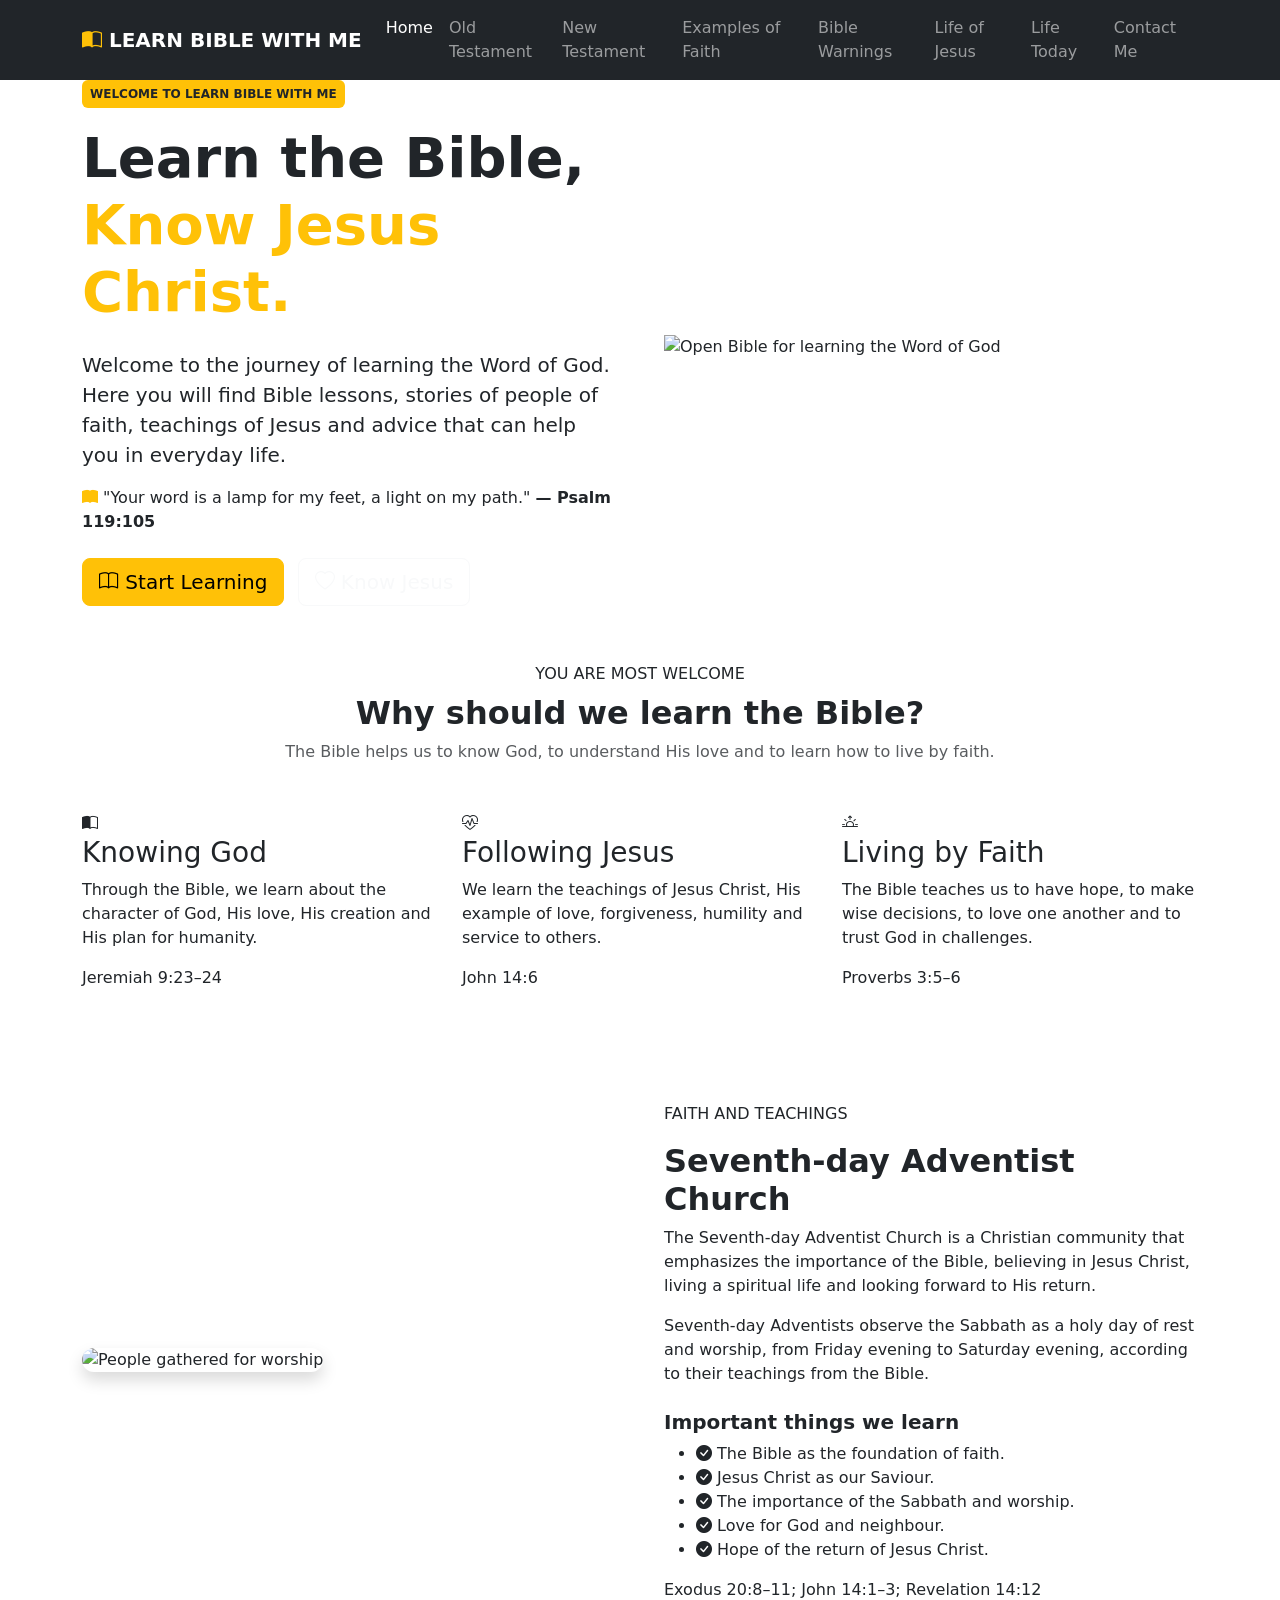
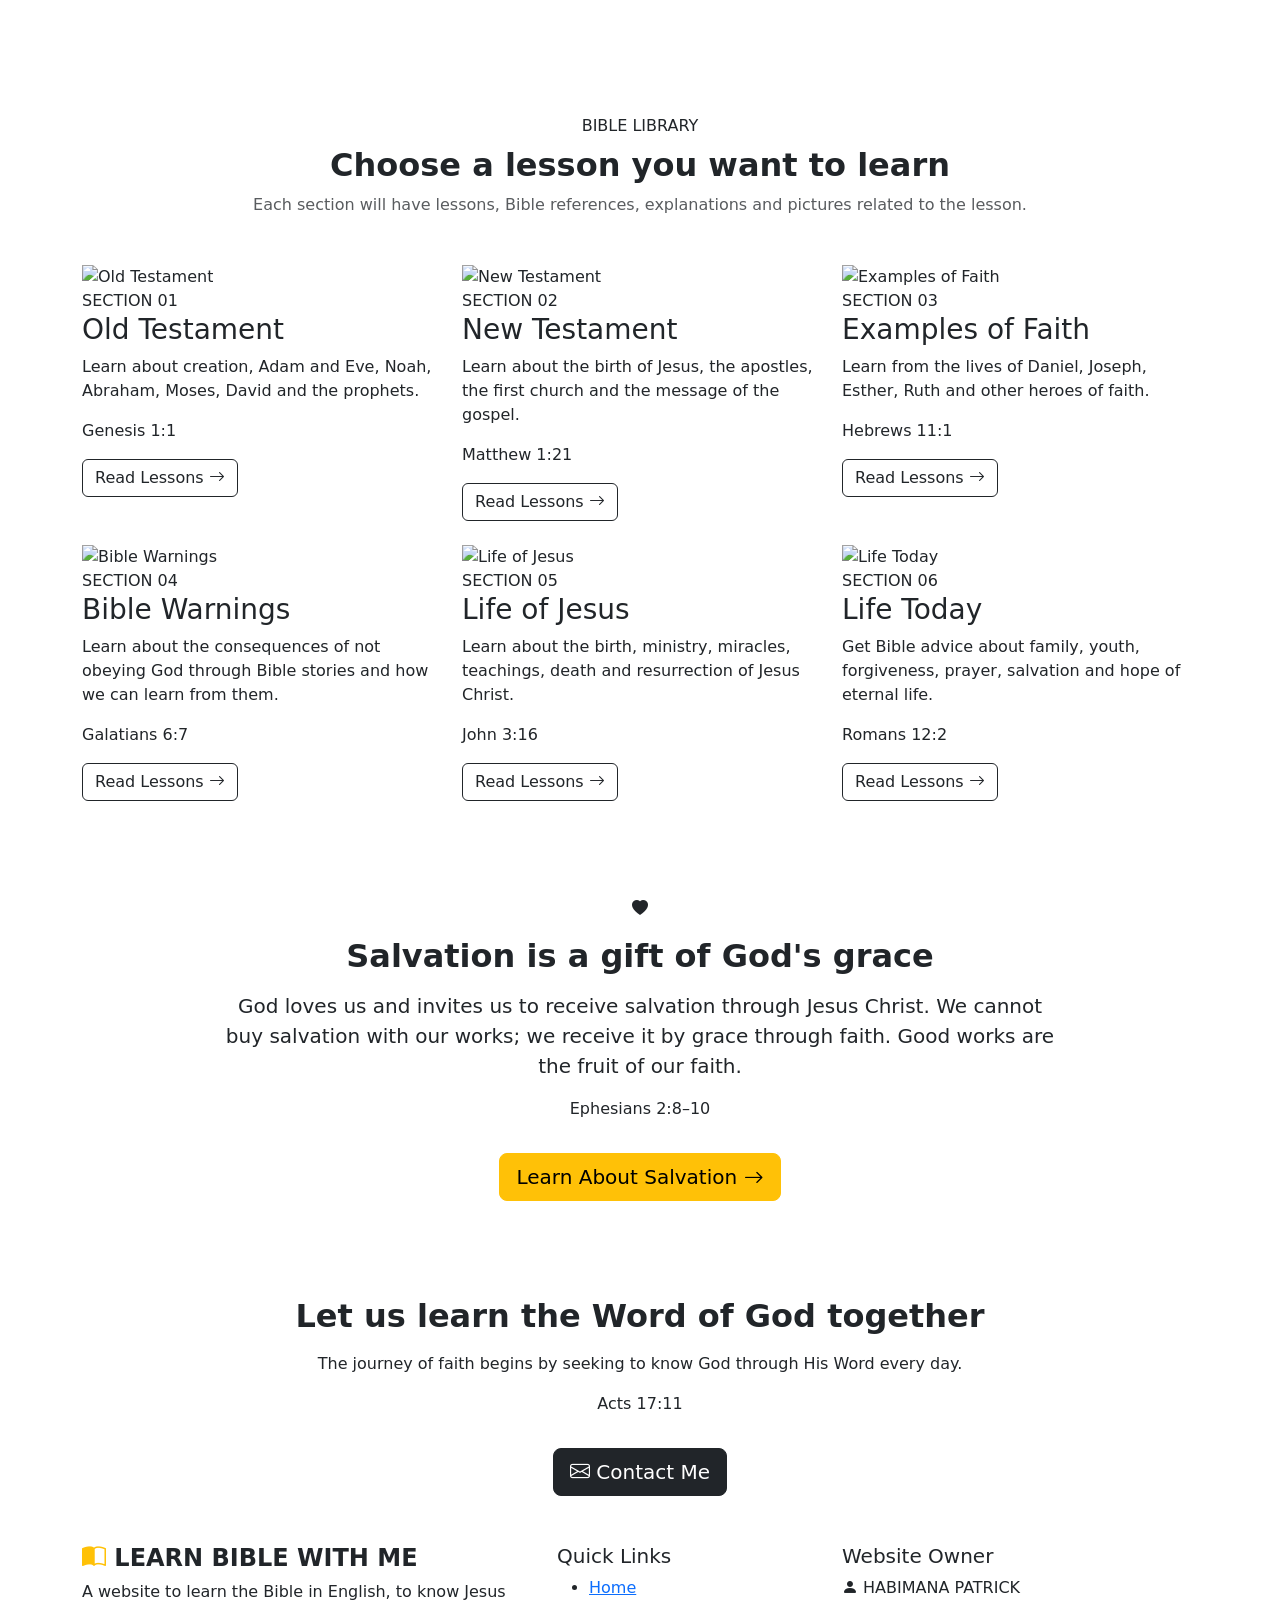
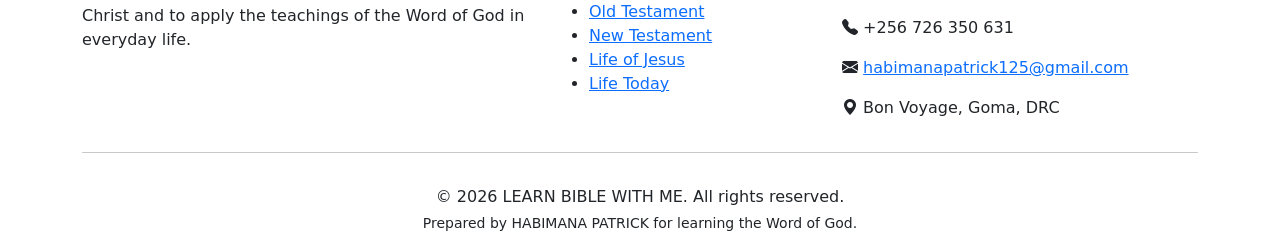
==== index.html @ c505db2f "Create index.html" ====
<!DOCTYPE html>
<html lang="en">

<head>
    <meta charset="UTF-8">
    <meta name="viewport" content="width=device-width, initial-scale=1.0">

    <meta name="description"
        content="LEARN BIBLE WITH ME is a website to learn the Bible in English, to know Jesus Christ and to understand the Word of God.">

    <title>LEARN BIBLE WITH ME | Learn the Word of God</title>

    <!-- Bootstrap 5 -->
    <link href="https://cdn.jsdelivr.net/npm/bootstrap@5.3.3/dist/css/bootstrap.min.css"
        rel="stylesheet">

    <!-- Bootstrap Icons -->
    <link href="https://cdn.jsdelivr.net/npm/bootstrap-icons@1.11.3/font/bootstrap-icons.css"
        rel="stylesheet">

    <!-- Our CSS -->
    <link rel="stylesheet" href="Styles.css">
</head>

<body>

    <!-- =========================
         SECTION 1: NAVIGATION
    ========================== -->

    <nav class="navbar navbar-expand-lg navbar-dark bg-dark sticky-top">
        <div class="container">

            <a class="navbar-brand fw-bold" href="index.html">
                <i class="bi bi-book-half text-warning"></i>
                LEARN BIBLE WITH ME
            </a>

            <button class="navbar-toggler" type="button"
                data-bs-toggle="collapse"
                data-bs-target="#navbarMenu"
                aria-controls="navbarMenu"
                aria-expanded="false"
                aria-label="Open menu">

                <span class="navbar-toggler-icon"></span>
            </button>

            <div class="collapse navbar-collapse" id="navbarMenu">

                <ul class="navbar-nav ms-auto">

                    <li class="nav-item">
                        <a class="nav-link active" href="index.html">
                            Home
                        </a>
                    </li>

                    <li class="nav-item">
                        <a class="nav-link" href="old-testament.html">
                            Old Testament
                        </a>
                    </li>

                    <li class="nav-item">
                        <a class="nav-link" href="new-testament.html">
                            New Testament
                        </a>
                    </li>

                    <li class="nav-item">
                        <a class="nav-link" href="examples-of-faith.html">
                            Examples of Faith
                        </a>
                    </li>

                    <li class="nav-item">
                        <a class="nav-link" href="bible-warnings.html">
                            Bible Warnings
                        </a>
                    </li>

                    <li class="nav-item">
                        <a class="nav-link" href="life-of-jesus.html">
                            Life of Jesus
                        </a>
                    </li>

                    <li class="nav-item">
                        <a class="nav-link" href="life-today.html">
                            Life Today
                        </a>
                    </li>

                    <li class="nav-item">
                        <a class="nav-link" href="contact-me.html">
                            Contact Me
                        </a>
                    </li>

                </ul>

            </div>
        </div>
    </nav>

    <!-- =========================
         SECTION 2: HERO
    ========================== -->

    <header class="hero-section">

        <div class="container">

            <div class="row align-items-center g-5">

                <div class="col-lg-6">

                    <span class="badge bg-warning text-dark mb-3 p-2">
                        WELCOME TO LEARN BIBLE WITH ME
                    </span>

                    <h1 class="display-4 fw-bold">
                        Learn the Bible,
                        <span class="text-warning">Know Jesus Christ.</span>
                    </h1>

                    <p class="lead mt-4">
                        Welcome to the journey of learning the Word of God.
                        Here you will find Bible lessons, stories of people of
                        faith, teachings of Jesus and advice that can
                        help you in everyday life.
                    </p>

                    <p>
                        <i class="bi bi-book-fill text-warning"></i>
                        "Your word is a lamp for my feet, a light on my path."
                        <strong>— Psalm 119:105</strong>
                    </p>

                    <div class="mt-4">

                        <a href="old-testament.html"
                            class="btn btn-warning btn-lg me-2 mb-2">
                            <i class="bi bi-book"></i>
                            Start Learning
                        </a>

                        <a href="life-of-jesus.html"
                            class="btn btn-outline-light btn-lg mb-2">
                            <i class="bi bi-heart"></i>
                            Know Jesus
                        </a>

                    </div>

                </div>

                <div class="col-lg-6">

                    <div class="hero-image-wrapper">

                        <img
                            src="profile.webp"
                            alt="Open Bible for learning the Word of God"
                            class="img-fluid hero-image">

                    </div>

                </div>

            </div>

        </div>

    </header>

    <!-- =========================
         SECTION 3: WELCOME
    ========================== -->

    <section class="py-5">

        <div class="container">

            <div class="section-heading text-center mb-5">

                <span class="section-label">YOU ARE MOST WELCOME</span>

                <h2 class="fw-bold mt-2">
                    Why should we learn the Bible?
                </h2>

                <p class="text-muted">
                    The Bible helps us to know God, to understand His love
                    and to learn how to live by faith.
                </p>

            </div>

            <div class="row g-4">

                <div class="col-md-4">

                    <div class="info-card h-100">

                        <div class="icon-box">
                            <i class="bi bi-book-half"></i>
                        </div>

                        <h3>Knowing God</h3>

                        <p>
                            Through the Bible, we learn about the character of God,
                            His love, His creation and His plan for
                            humanity.
                        </p>

                        <p class="bible-reference">
                            Jeremiah 9:23–24
                        </p>

                    </div>

                </div>

                <div class="col-md-4">

                    <div class="info-card h-100">

                        <div class="icon-box">
                            <i class="bi bi-heart-pulse"></i>
                        </div>

                        <h3>Following Jesus</h3>

                        <p>
                            We learn the teachings of Jesus Christ, His example
                            of love, forgiveness, humility and service to
                            others.
                        </p>

                        <p class="bible-reference">
                            John 14:6
                        </p>

                    </div>

                </div>

                <div class="col-md-4">

                    <div class="info-card h-100">

                        <div class="icon-box">
                            <i class="bi bi-sunrise"></i>
                        </div>

                        <h3>Living by Faith</h3>

                        <p>
                            The Bible teaches us to have hope, to make
                            wise decisions, to love one another and to trust
                            God in challenges.
                        </p>

                        <p class="bible-reference">
                            Proverbs 3:5–6
                        </p>

                    </div>

                </div>

            </div>

        </div>

    </section>

    <!-- =========================
         SECTION 4: DENOMINATION
    ========================== -->

    <section class="adventist-section py-5">

        <div class="container">

            <div class="row align-items-center g-5">

                <div class="col-lg-6">

                    <img
                        src="church.webp"
                        alt="People gathered for worship"
                        class="img-fluid rounded-4 shadow">

                </div>

                <div class="col-lg-6">

                    <span class="section-label">
                        FAITH AND TEACHINGS
                    </span>

                    <h2 class="fw-bold mt-3">
                        Seventh-day Adventist Church
                    </h2>

                    <p>
                        The Seventh-day Adventist Church is a Christian
                        community that emphasizes the importance of the Bible,
                        believing in Jesus Christ, living a spiritual life
                        and looking forward to His return.
                    </p>

                    <p>
                        Seventh-day Adventists observe the Sabbath as a holy
                        day of rest and worship, from Friday
                        evening to Saturday evening, according to their
                        teachings from the Bible.
                    </p>

                    <h5 class="fw-bold mt-4">
                        Important things we learn
                    </h5>

                    <ul class="check-list">

                        <li>
                            <i class="bi bi-check-circle-fill"></i>
                            The Bible as the foundation of faith.
                        </li>

                        <li>
                            <i class="bi bi-check-circle-fill"></i>
                            Jesus Christ as our Saviour.
                        </li>

                        <li>
                            <i class="bi bi-check-circle-fill"></i>
                            The importance of the Sabbath and worship.
                        </li>

                        <li>
                            <i class="bi bi-check-circle-fill"></i>
                            Love for God and neighbour.
                        </li>

                        <li>
                            <i class="bi bi-check-circle-fill"></i>
                            Hope of the return of Jesus Christ.
                        </li>

                    </ul>

                    <p class="bible-reference mt-3">
                        Exodus 20:8–11; John 14:1–3; Revelation 14:12
                    </p>

                </div>

            </div>

        </div>

    </section>

    <!-- =========================
         SECTION 5: LESSONS
    ========================== -->

    <section class="py-5">

        <div class="container">

            <div class="section-heading text-center mb-5">

                <span class="section-label">BIBLE LIBRARY</span>

                <h2 class="fw-bold mt-2">
                    Choose a lesson you want to learn
                </h2>

                <p class="text-muted">
                    Each section will have lessons, Bible references,
                    explanations and pictures related to the lesson.
                </p>

            </div>

            <div class="row g-4">

                <!-- Old Testament -->
                <div class="col-md-6 col-lg-4">

                    <div class="lesson-card h-100">

                        <img
                            src="index-01.JPG"
                            alt="Old Testament"
                            class="lesson-image">

                        <div class="lesson-content">

                            <span class="lesson-number">
                                SECTION 01
                            </span>

                            <h3>Old Testament</h3>

                            <p>
                                Learn about creation, Adam and Eve,
                                Noah, Abraham, Moses, David and the prophets.
                            </p>

                            <p class="bible-reference">
                                Genesis 1:1
                            </p>

                            <a href="old-testament.html"
                                class="btn btn-outline-dark">
                                Read Lessons
                                <i class="bi bi-arrow-right"></i>
                            </a>

                        </div>

                    </div>

                </div>

                <!-- New Testament -->
                <div class="col-md-6 col-lg-4">

                    <div class="lesson-card h-100">

                        <img
                            src="index-02.JPG"
                            alt="New Testament"
                            class="lesson-image">

                        <div class="lesson-content">

                            <span class="lesson-number">
                                SECTION 02
                            </span>

                            <h3>New Testament</h3>

                            <p>
                                Learn about the birth of Jesus, the apostles,
                                the first church and the message of the gospel.
                            </p>

                            <p class="bible-reference">
                                Matthew 1:21
                            </p>

                            <a href="new-testament.html"
                                class="btn btn-outline-dark">
                                Read Lessons
                                <i class="bi bi-arrow-right"></i>
                            </a>

                        </div>

                    </div>

                </div>

                <!-- Examples of Faith -->
                <div class="col-md-6 col-lg-4">

                    <div class="lesson-card h-100">

                        <img
                            src="index-03.webp"
                            alt="Examples of Faith"
                            class="lesson-image">

                        <div class="lesson-content">

                            <span class="lesson-number">
                                SECTION 03
                            </span>

                            <h3>Examples of Faith</h3>

                            <p>
                                Learn from the lives of Daniel,
                                Joseph, Esther, Ruth and other heroes
                                of faith.
                            </p>

                            <p class="bible-reference">
                                Hebrews 11:1
                            </p>

                            <a href="examples-of-faith.html"
                                class="btn btn-outline-dark">
                                Read Lessons
                                <i class="bi bi-arrow-right"></i>
                            </a>

                        </div>

                    </div>

                </div>

                <!-- Bible Warnings -->
                <div class="col-md-6 col-lg-4">

                    <div class="lesson-card h-100">

                        <img
                            src="index-04.webp"
                            alt="Bible Warnings"
                            class="lesson-image">

                        <div class="lesson-content">

                            <span class="lesson-number">
                                SECTION 04
                            </span>

                            <h3>Bible Warnings</h3>

                            <p>
                                Learn about the consequences of not obeying God
                                through Bible stories and how
                                we can learn from them.
                            </p>

                            <p class="bible-reference">
                                Galatians 6:7
                            </p>

                            <a href="bible-warnings.html"
                                class="btn btn-outline-dark">
                                Read Lessons
                                <i class="bi bi-arrow-right"></i>
                            </a>

                        </div>

                    </div>

                </div>

                <!-- Life of Jesus -->
                <div class="col-md-6 col-lg-4">

                    <div class="lesson-card h-100">

                        <img
                            src="index-05.webp"
                            alt="Life of Jesus"
                            class="lesson-image">

                        <div class="lesson-content">

                            <span class="lesson-number">
                                SECTION 05
                            </span>

                            <h3>Life of Jesus</h3>

                            <p>
                                Learn about the birth, ministry, miracles,
                                teachings, death and resurrection of Jesus Christ.
                            </p>

                            <p class="bible-reference">
                                John 3:16
                            </p>

                            <a href="life-of-jesus.html"
                                class="btn btn-outline-dark">
                                Read Lessons
                                <i class="bi bi-arrow-right"></i>
                            </a>

                        </div>

                    </div>

                </div>

                <!-- Life Today -->
                <div class="col-md-6 col-lg-4">

                    <div class="lesson-card h-100">

                        <img
                            src="index-06.webp"
                            alt="Life Today"
                            class="lesson-image">

                        <div class="lesson-content">

                            <span class="lesson-number">
                                SECTION 06
                            </span>

                            <h3>Life Today</h3>

                            <p>
                                Get Bible advice about family,
                                youth, forgiveness, prayer, salvation and
                                hope of eternal life.
                            </p>

                            <p class="bible-reference">
                                Romans 12:2
                            </p>

                            <a href="life-today.html"
                                class="btn btn-outline-dark">
                                Read Lessons
                                <i class="bi bi-arrow-right"></i>
                            </a>

                        </div>

                    </div>

                </div>

            </div>

        </div>

    </section>

    <!-- =========================
         SECTION 6: SALVATION
    ========================== -->

    <section class="salvation-section py-5">

        <div class="container">

            <div class="row justify-content-center">

                <div class="col-lg-9 text-center">

                    <i class="bi bi-heart-fill salvation-icon"></i>

                    <h2 class="fw-bold mt-3">
                        Salvation is a gift of God's grace
                    </h2>

                    <p class="lead mt-3">
                        God loves us and invites us to receive salvation
                        through Jesus Christ. We cannot buy salvation with
                        our works; we receive it by grace through faith.
                        Good works are the fruit of our faith.
                    </p>

                    <p class="bible-reference">
                        Ephesians 2:8–10
                    </p>

                    <a href="life-of-jesus.html"
                        class="btn btn-warning btn-lg mt-3">
                        Learn About Salvation
                        <i class="bi bi-arrow-right"></i>
                    </a>

                </div>

            </div>

        </div>

    </section>

    <!-- =========================
         SECTION 7: MESSAGE
    ========================== -->

    <section class="py-5">

        <div class="container">

            <div class="contact-banner text-center">

                <h2 class="fw-bold">
                    Let us learn the Word of God together
                </h2>

                <p class="mt-3">
                    The journey of faith begins by seeking to know God
                    through His Word every day.
                </p>

                <p class="bible-reference">
                    Acts 17:11
                </p>

                <a href="contact-me.html"
                    class="btn btn-dark btn-lg mt-3">
                    <i class="bi bi-envelope"></i>
                    Contact Me
                </a>

            </div>

        </div>

    </section>

    <!-- =========================
         SECTION 8: FOOTER
    ========================== -->

    <footer class="footer-section">

        <div class="container">

            <div class="row g-4">

                <div class="col-lg-5">

                    <h4 class="fw-bold">
                        <i class="bi bi-book-half text-warning"></i>
                        LEARN BIBLE WITH ME
                    </h4>

                    <p>
                        A website to learn the Bible in English,
                        to know Jesus Christ and to apply the teachings of
                        the Word of God in everyday life.
                    </p>

                </div>

                <div class="col-lg-3">

                    <h5>Quick Links</h5>

                    <ul class="footer-links">

                        <li>
                            <a href="index.html">Home</a>
                        </li>

                        <li>
                            <a href="old-testament.html">Old Testament</a>
                        </li>

                        <li>
                            <a href="new-testament.html">New Testament</a>
                        </li>

                        <li>
                            <a href="life-of-jesus.html">Life of Jesus</a>
                        </li>

                        <li>
                            <a href="life-today.html">Life Today</a>
                        </li>

                    </ul>

                </div>

                <div class="col-lg-4">

                    <h5>Website Owner</h5>

                    <p>
                        <i class="bi bi-person-fill"></i>
                        HABIMANA PATRICK
                    </p>

                    <p>
                        <i class="bi bi-telephone-fill"></i>
                        +256 726 350 631
                    </p>

                    <p>
                        <i class="bi bi-envelope-fill"></i>
                        <a href="mailto:habimanapatrick125@gmail.com">
                            habimanapatrick125@gmail.com
                        </a>
                    </p>

                    <p>
                        <i class="bi bi-geo-alt-fill"></i>
                        Bon Voyage, Goma, DRC
                    </p>

                </div>

            </div>

            <hr>

            <div class="text-center py-3">

                <p class="mb-1">
                    &copy; <span id="currentYear"></span>
                    LEARN BIBLE WITH ME.
                    All rights reserved.
                </p>

                <p class="small mb-0">
                    Prepared by HABIMANA PATRICK for
                    learning the Word of God.
                </p>

            </div>

        </div>

    </footer>

    <!-- Bootstrap JavaScript -->
    <script src="https://cdn.jsdelivr.net/npm/bootstrap@5.3.3/dist/js/bootstrap.bundle.min.js">
    </script>

    <!-- Current year -->
    <script>
        document.getElementById("currentYear").textContent =
            new Date().getFullYear();
    </script>

</body>
</html>
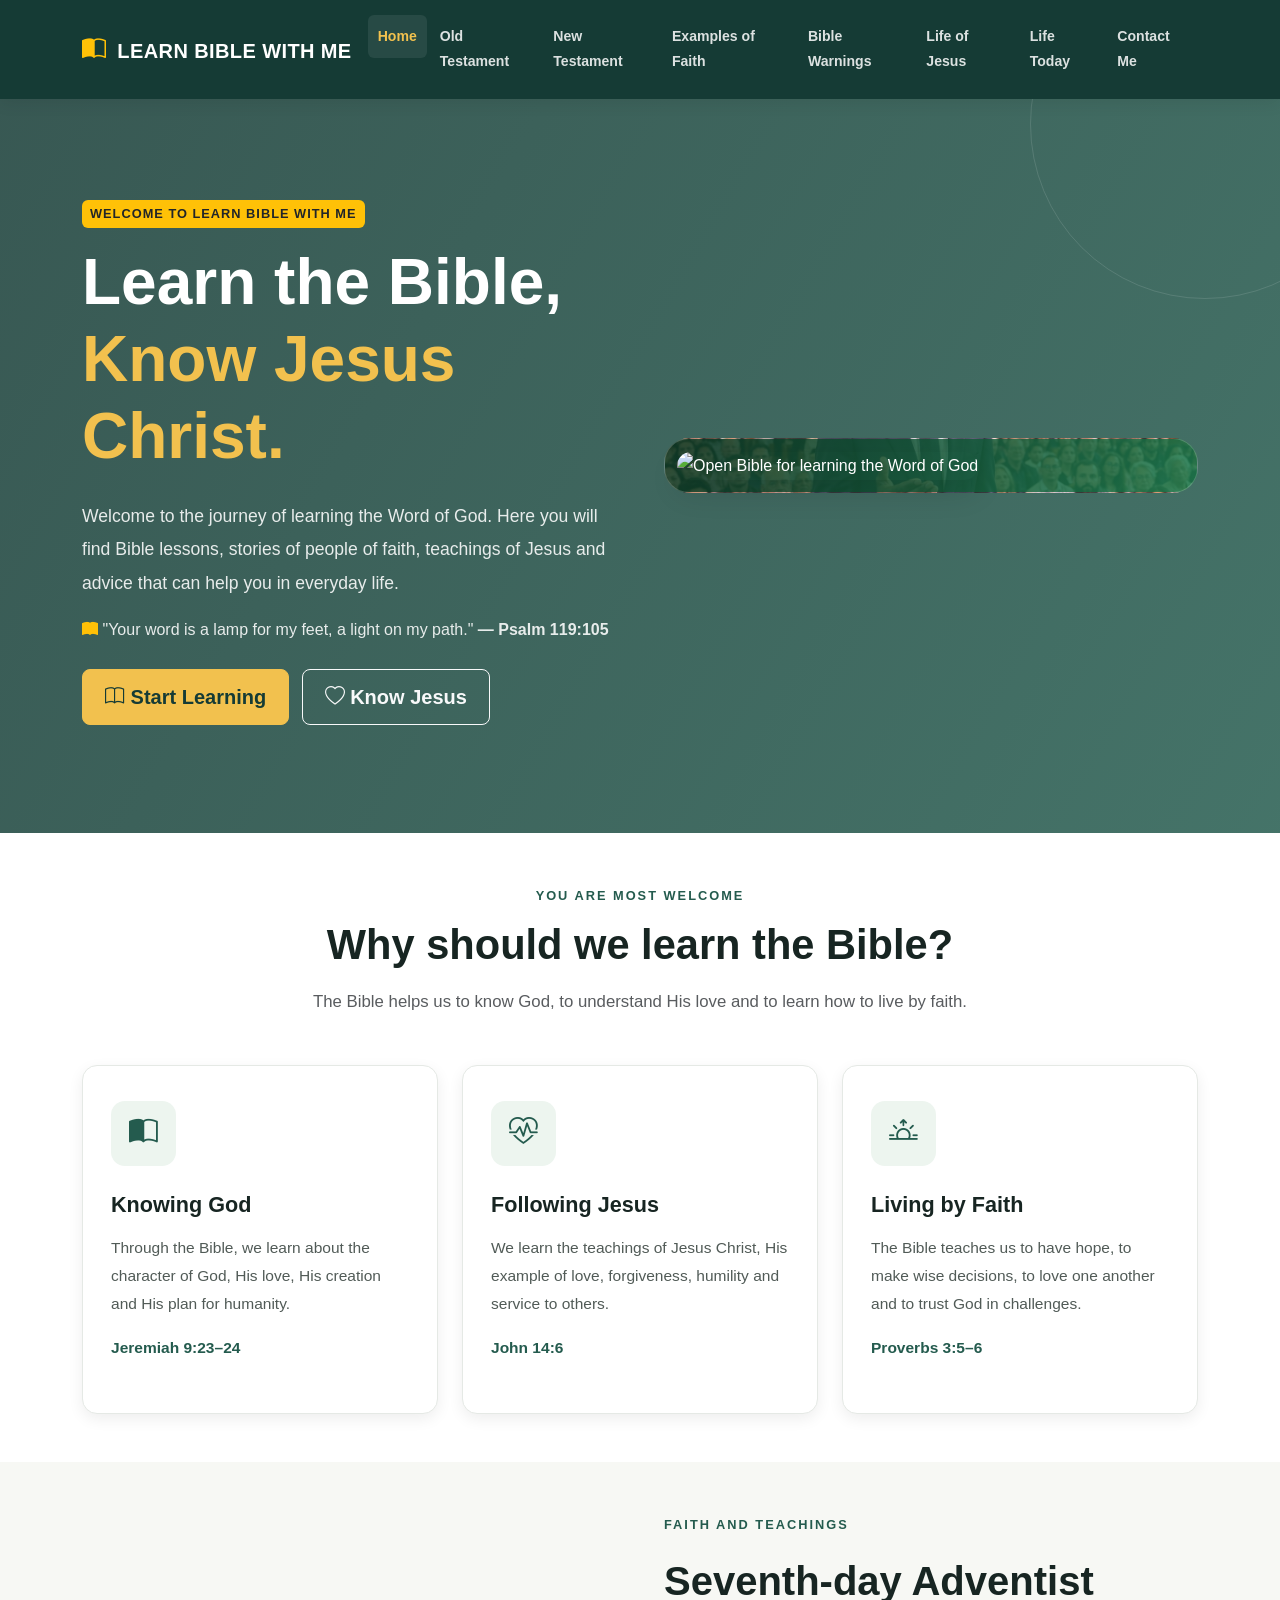
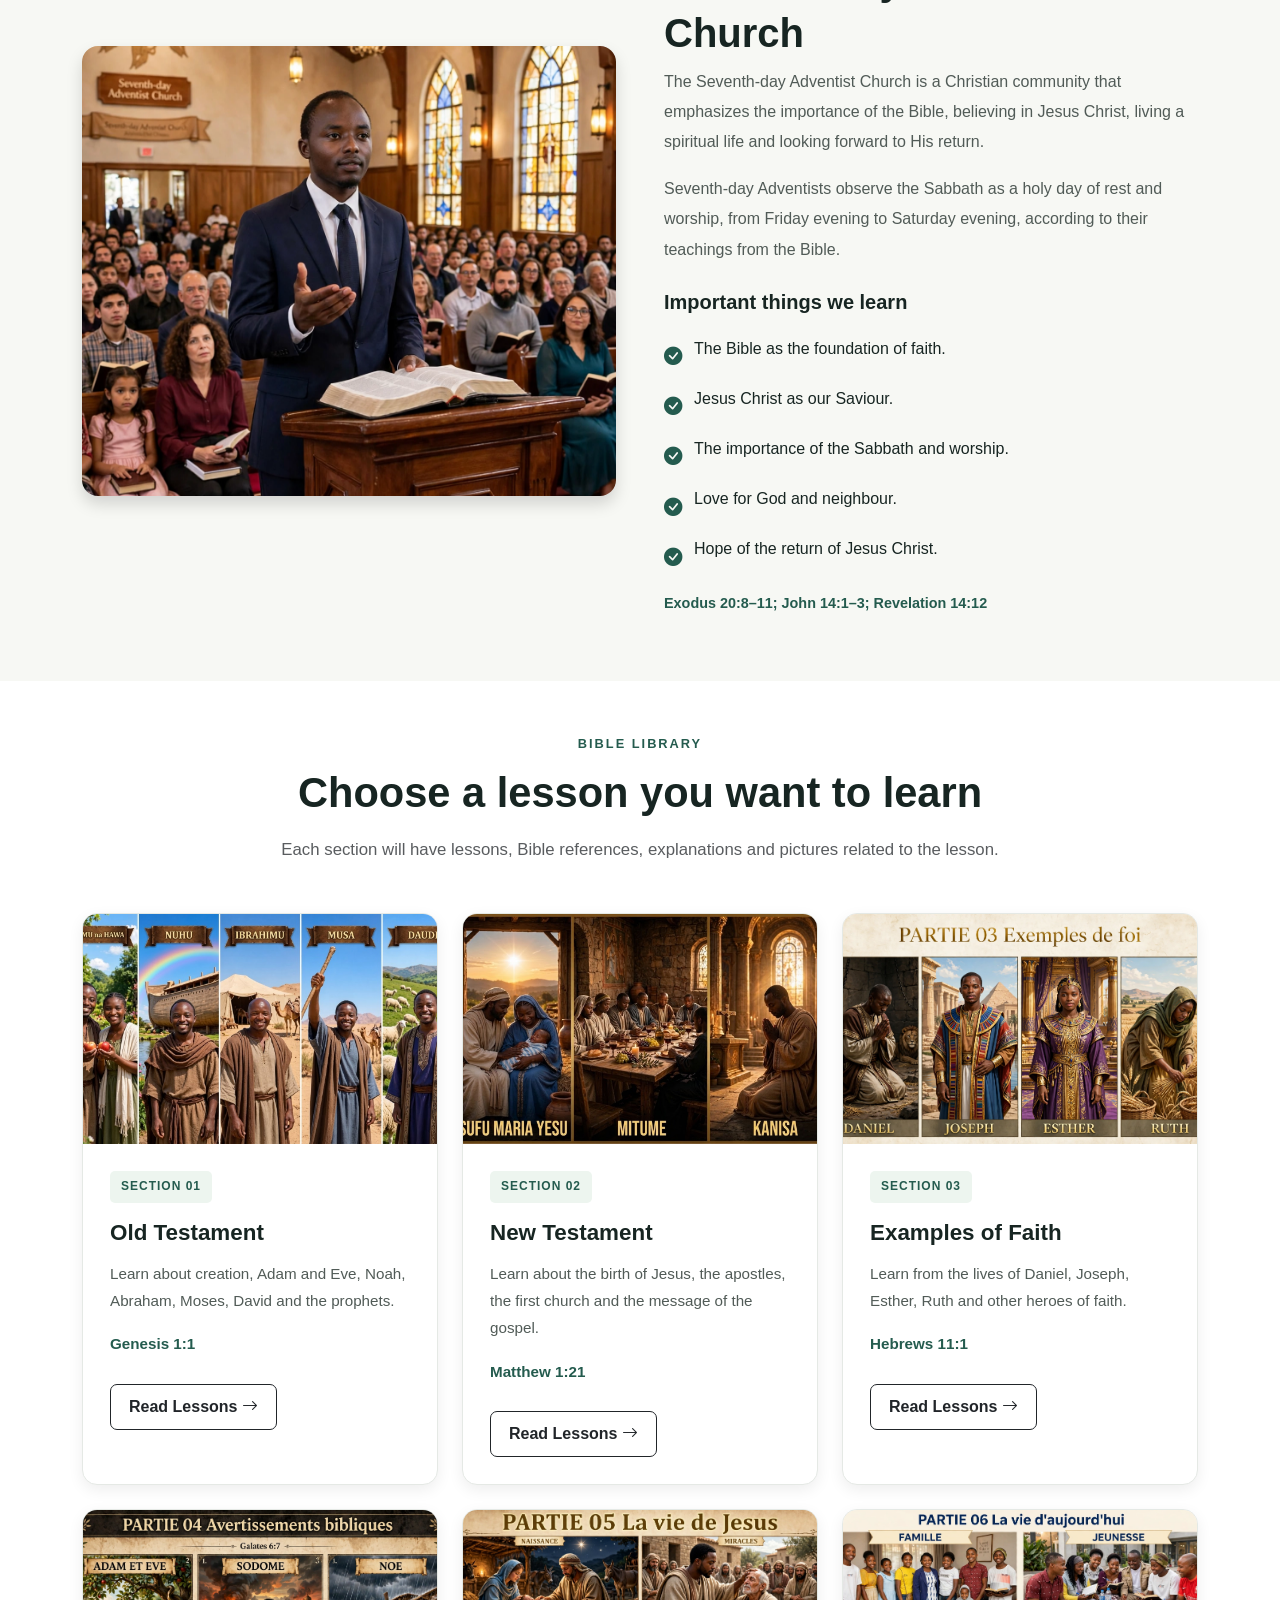
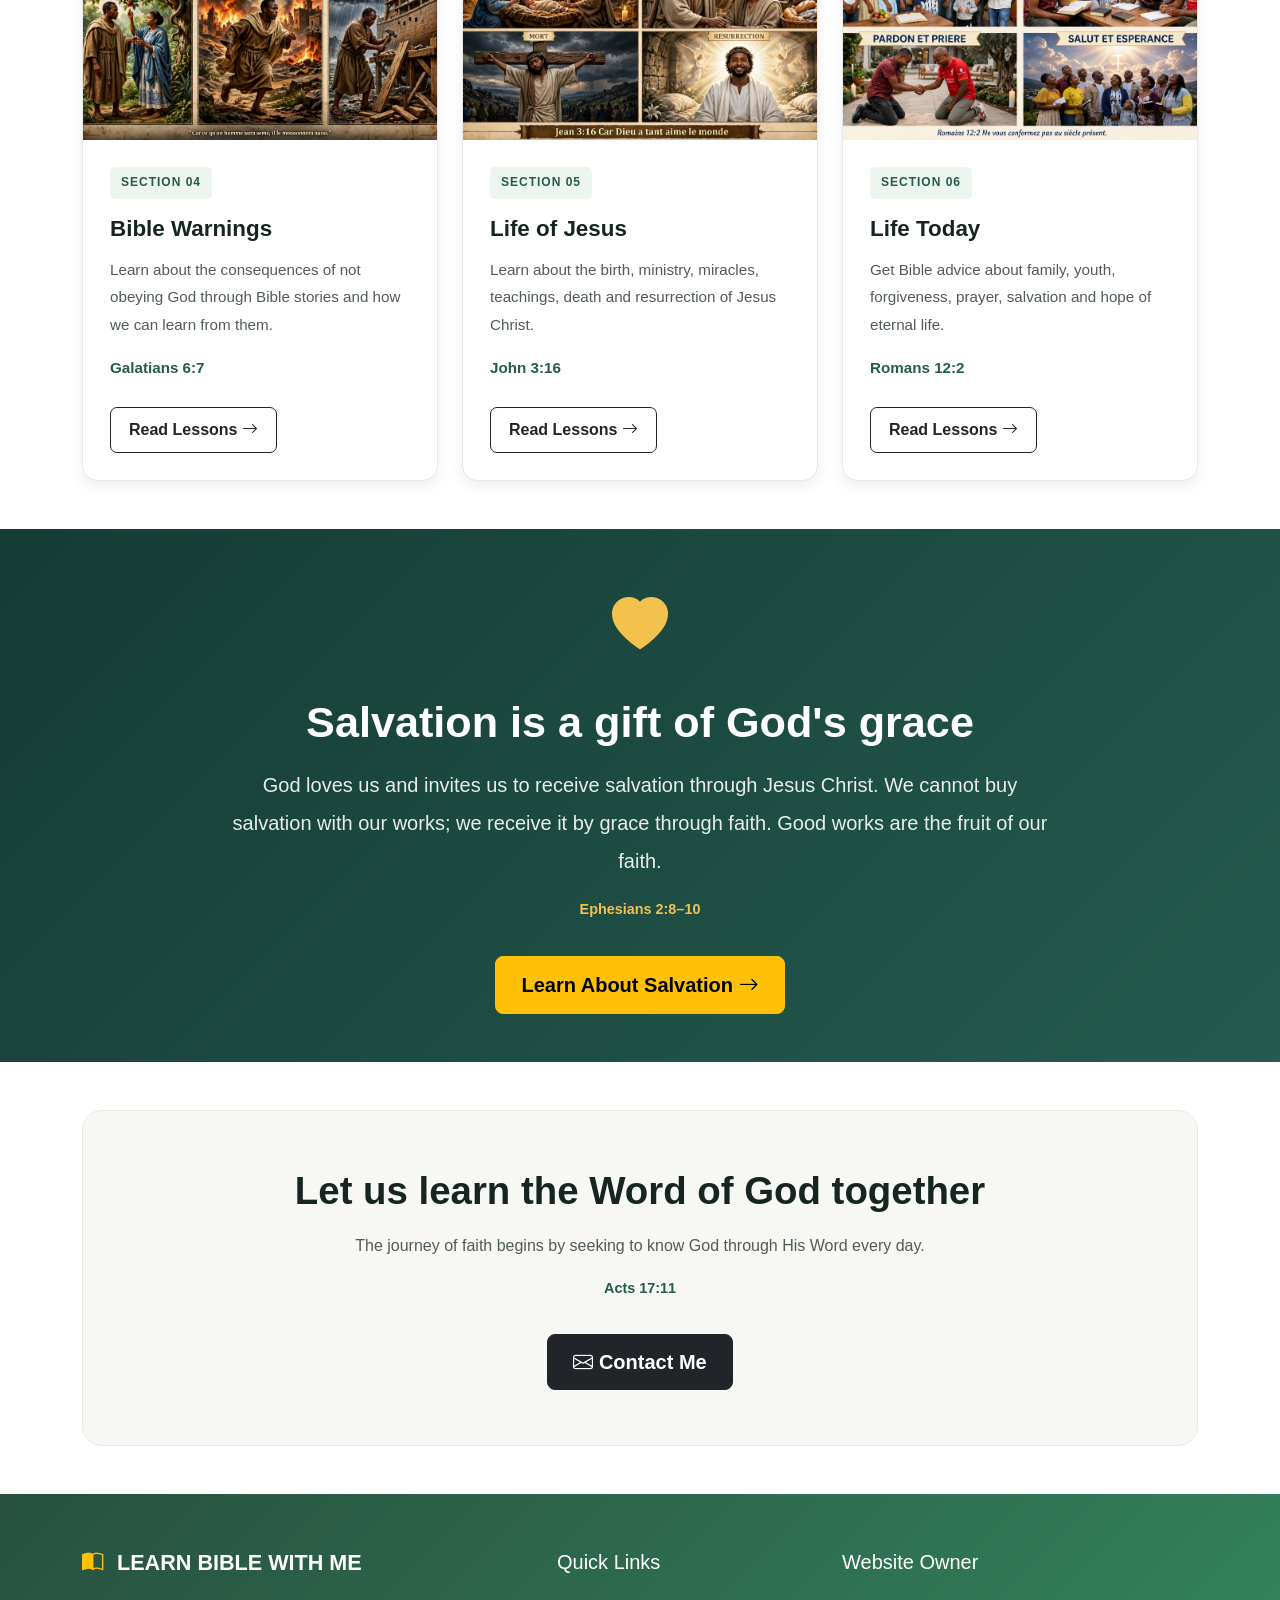
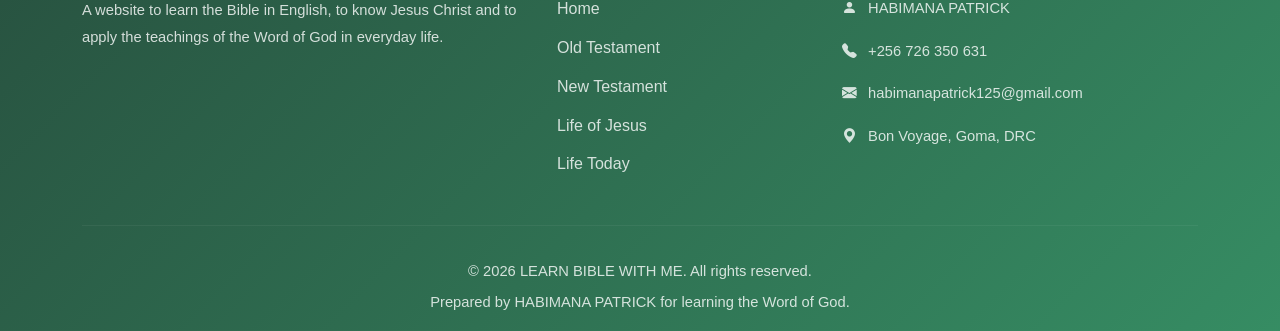
==== commit c5be3746: "Update index.html" ====
--- a/index.html
+++ b/index.html
@@ -161,7 +161,7 @@
                     <div class="hero-image-wrapper">
 
                         <img
-                            src="profile.webp"
+                            src="profil.webp"
                             alt="Open Bible for learning the Word of God"
                             class="img-fluid hero-image">
 
@@ -475,7 +475,7 @@
                     <div class="lesson-card h-100">
 
                         <img
-                            src="index-03.webp"
+                            src="index-03.JPG"
                             alt="Examples of Faith"
                             class="lesson-image">
 
@@ -515,7 +515,7 @@
                     <div class="lesson-card h-100">
 
                         <img
-                            src="index-04.webp"
+                            src="index-04.JPG"
                             alt="Bible Warnings"
                             class="lesson-image">
 
@@ -555,7 +555,7 @@
                     <div class="lesson-card h-100">
 
                         <img
-                            src="index-05.webp"
+                            src="index-05.JPG"
                             alt="Life of Jesus"
                             class="lesson-image">
 
@@ -594,7 +594,7 @@
                     <div class="lesson-card h-100">
 
                         <img
-                            src="index-06.webp"
+                            src="index-06.JPG"
                             alt="Life Today"
                             class="lesson-image">
 
--- a/Styles.css
+++ b/Styles.css
@@ -0,0 +1,731 @@
+/* =========================================
+   LEARN BIBLE WITH ME
+   Modern CSS that adapts to
+   screen size
+========================================= */
+
+/* =========================================
+   1. COLOR VARIABLES
+========================================= */
+
+:root {
+    --primary-color: #153b35;
+    --secondary-color: #245b4e;
+    --accent-color: #f2c14e;
+    --light-color: #f7f8f4;
+    --white-color: #ffffff;
+    --dark-color: #172522;
+    --text-color: #515b57;
+    --border-color: #e5e9e5;
+
+    --shadow-small: 0 5px 15px rgba(0, 0, 0, 0.07);
+    --shadow-medium: 0 12px 30px rgba(0, 0, 0, 0.12);
+
+    --transition: all 0.3s ease;
+}
+
+/* =========================================
+   2. PAGE RESET
+========================================= */
+
+* {
+    margin: 0;
+    padding: 0;
+    box-sizing: border-box;
+}
+
+html {
+    scroll-behavior: smooth;
+    scroll-padding-top: 90px;
+}
+
+body {
+    font-family: Arial, Helvetica, sans-serif;
+    background-color: var(--white-color);
+    color: var(--text-color);
+    line-height: 1.8;
+    overflow-x: hidden;
+}
+
+img {
+    max-width: 100%;
+    height: auto;
+}
+
+a {
+    text-decoration: none;
+    transition: var(--transition);
+}
+
+h1,
+h2,
+h3,
+h4,
+h5,
+h6 {
+    color: var(--dark-color);
+    line-height: 1.3;
+}
+
+p {
+    margin-bottom: 16px;
+}
+
+/* =========================================
+   3. NAVIGATION BAR
+========================================= */
+
+.navbar {
+    background-color: var(--primary-color) !important;
+    padding: 15px 0;
+    box-shadow: var(--shadow-small);
+    z-index: 1000;
+}
+
+.navbar-brand {
+    font-size: 1.25rem;
+    letter-spacing: 0.4px;
+    color: var(--white-color) !important;
+}
+
+.navbar-brand i {
+    font-size: 1.5rem;
+    margin-right: 5px;
+}
+
+.navbar-nav {
+    gap: 3px;
+}
+
+.navbar .nav-link {
+    color: rgba(255, 255, 255, 0.85) !important;
+    font-size: 0.88rem;
+    font-weight: 600;
+    padding: 9px 10px !important;
+    border-radius: 6px;
+}
+
+.navbar .nav-link:hover,
+.navbar .nav-link.active {
+    color: var(--accent-color) !important;
+    background-color: rgba(255, 255, 255, 0.08);
+}
+
+.navbar-toggler {
+    border: 1px solid rgba(255, 255, 255, 0.5);
+}
+
+.navbar-toggler:focus {
+    box-shadow: 0 0 0 3px rgba(242, 193, 78, 0.25);
+}
+
+/* =========================================
+   4. HERO SECTION
+========================================= */
+
+.hero-section {
+    position: relative;
+    padding: 100px 0;
+
+    /* Change below: Put the fading color (gradient) together with your image */
+    background:
+        linear-gradient(
+            120deg,
+            rgba(21, 59, 53, 0.85),
+            rgba(36, 91, 78, 0.85)
+        ),
+        url('profile.webp');
+
+    /* Put the name or path of your image here (example: church.webp) */
+    background-repeat: no-repeat;
+    background-position: top center;
+    background-size: cover;
+
+    color: var(--white-color);
+    overflow: hidden;
+}
+    
+.hero-section::before {
+    content: "";
+    position: absolute;
+    width: 350px;
+    height: 350px;
+    top: -150px;
+    right: -100px;
+    border: 1px solid rgba(255, 255, 255, 0.12);
+    border-radius: 50%;
+    pointer-events: none;
+}
+
+.hero-section h1 {
+    color: var(--white-color);
+    font-size: clamp(2.3rem, 5vw, 4rem);
+    line-height: 1.2;
+    margin-bottom: 25px;
+}
+
+.hero-section h1 .text-warning {
+    color: var(--accent-color) !important;
+}
+
+.hero-section p {
+    color: rgba(255, 255, 255, 0.88);
+}
+
+.hero-section .badge {
+    font-size: 0.8rem;
+    letter-spacing: 1px;
+    white-space: normal;
+}
+
+.hero-section .lead {
+    font-size: 1.1rem;
+    line-height: 1.9;
+}
+
+.hero-section .btn {
+    border-radius: 8px;
+    font-weight: 700;
+    padding: 12px 22px;
+    transition: var(--transition);
+}
+
+.hero-section .btn-warning {
+    background-color: var(--accent-color);
+    border-color: var(--accent-color);
+    color: var(--primary-color);
+}
+
+.hero-section .btn-warning:hover {
+    background-color: #ffda70;
+    border-color: #ffda70;
+    transform: translateY(-3px);
+}
+
+.hero-section .btn-outline-light:hover {
+    color: var(--primary-color);
+    transform: translateY(-3px);
+}
+
+.hero-image-wrapper {
+    position: relative;
+    padding: 12px;
+    border: 1px solid rgba(255, 255, 255, 0.2);
+    border-radius: 25px;
+    
+    background: 
+        linear-gradient(
+            135deg,
+            rgba(16, 61, 42, 0.85),
+            rgba(32, 128, 82, 0.85)
+        ),
+        url('church.webp');
+    background-repeat: no-repeat;
+    background-position: center;
+    background-size: cover;
+}
+
+.hero-image {
+    width: 100%;
+    height: 450px;
+    object-fit: cover;
+    object-position: top center;
+    border-radius: 18px;
+    box-shadow: var(--shadow-medium);
+}
+
+/* =========================================
+   5. SECTION HEADINGS
+========================================= */
+
+.section-heading {
+    max-width: 800px;
+    margin-left: auto;
+    margin-right: auto;
+}
+
+.section-heading h2 {
+    font-size: clamp(1.8rem, 4vw, 2.6rem);
+    margin-bottom: 15px;
+}
+
+.section-heading p {
+    font-size: 1.05rem;
+}
+
+.section-label {
+    display: inline-block;
+    color: var(--secondary-color);
+    font-size: 0.8rem;
+    font-weight: 800;
+    letter-spacing: 2px;
+    text-transform: uppercase;
+}
+
+ 
+/* =========================================
+   6. BENEFIT CARDS FOR READING THE BIBLE
+========================================= */
+
+.info-card {
+    padding: 35px 28px;
+    background-color: var(--white-color);
+    border: 1px solid var(--border-color);
+    border-radius: 15px;
+    box-shadow: var(--shadow-small);
+    transition: var(--transition);
+}
+
+.info-card:hover {
+    transform: translateY(-8px);
+    box-shadow: var(--shadow-medium);
+    border-color: var(--accent-color);
+}
+
+.icon-box {
+    display: flex;
+    align-items: center;
+    justify-content: center;
+    width: 65px;
+    height: 65px;
+    margin-bottom: 25px;
+    border-radius: 14px;
+    background-color: #edf5ef;
+    color: var(--secondary-color);
+    font-size: 1.8rem;
+}
+
+.info-card h3 {
+    font-size: 1.35rem;
+    font-weight: 700;
+    margin-bottom: 15px;
+}
+
+.info-card p {
+    font-size: 0.97rem;
+}
+
+.bible-reference {
+    color: var(--secondary-color);
+    font-weight: 700;
+    font-size: 0.9rem;
+    margin-top: 15px;
+}
+
+/* =========================================
+   7. ADVENTIST SECTION
+========================================= */
+
+.adventist-section {
+    background-color: var(--light-color);
+}
+
+.adventist-section img {
+    width: 100%;
+    height: 450px;
+    object-fit: cover;
+    border-radius: 18px;
+}
+
+.adventist-section h2 {
+    font-size: clamp(1.8rem, 4vw, 2.5rem);
+}
+
+.adventist-section p {
+    line-height: 1.9;
+}
+
+.check-list {
+    list-style: none;
+    padding-left: 0;
+    margin-top: 20px;
+}
+
+.check-list li {
+    display: flex;
+    align-items: flex-start;
+    gap: 12px;
+    margin-bottom: 12px;
+    color: var(--dark-color);
+}
+
+.check-list i {
+    color: var(--secondary-color);
+    font-size: 1.15rem;
+    margin-top: 5px;
+}
+
+/* =========================================
+   8. BIBLE LESSON CARDS
+========================================= */
+
+.lesson-card {
+    background-color: var(--white-color);
+    border: 1px solid var(--border-color);
+    border-radius: 15px;
+    overflow: hidden;
+    box-shadow: var(--shadow-small);
+    transition: var(--transition);
+}
+
+.lesson-card:hover {
+    transform: translateY(-8px);
+    box-shadow: var(--shadow-medium);
+}
+
+.lesson-image {
+    display: block;
+    width: 100%;
+    height: 230px;
+    object-fit: cover;
+    transition: transform 0.5s ease;
+}
+
+.lesson-card:hover .lesson-image {
+    transform: scale(1.04);
+}
+
+.lesson-content {
+    padding: 27px;
+}
+
+.lesson-number {
+    display: inline-block;
+    padding: 5px 11px;
+    background-color: #edf5ef;
+    color: var(--secondary-color);
+    font-size: 0.75rem;
+    font-weight: 800;
+    letter-spacing: 1px;
+    border-radius: 5px;
+    margin-bottom: 15px;
+}
+
+.lesson-content h3 {
+    font-size: 1.4rem;
+    font-weight: 800;
+    margin-bottom: 13px;
+}
+
+.lesson-content p {
+    font-size: 0.95rem;
+}
+
+.lesson-content .btn {
+    margin-top: 10px;
+    padding: 10px 18px;
+    border-radius: 7px;
+    font-weight: 700;
+}
+
+.lesson-content .btn:hover {
+    background-color: var(--primary-color);
+    border-color: var(--primary-color);
+    color: var(--white-color);
+}
+
+/* =========================================
+   9. SALVATION SECTION
+========================================= */
+
+.salvation-section {
+    background:
+        linear-gradient(
+            135deg,
+            var(--primary-color),
+            var(--secondary-color)
+        );
+    color: var(--white-color);
+}
+
+.salvation-section h2 {
+    color: var(--white-color);
+    font-size: clamp(1.8rem, 4vw, 2.7rem);
+}
+
+.salvation-section p {
+    color: rgba(255, 255, 255, 0.9);
+    line-height: 1.9;
+}
+
+.salvation-section .bible-reference {
+    color: var(--accent-color);
+}
+
+.salvation-icon {
+    font-size: 3.5rem;
+    color: var(--accent-color);
+}
+
+.salvation-section .btn-warning {
+    padding: 13px 25px;
+    font-weight: 700;
+    border-radius: 8px;
+}
+
+.salvation-section .btn-warning:hover {
+    background-color: #ffda70;
+    transform: translateY(-3px);
+}
+
+/* =========================================
+   10. CONTACT BANNER
+========================================= */
+
+.contact-banner {
+    padding: 55px 35px;
+    background-color: var(--light-color);
+    border: 1px solid var(--border-color);
+    border-radius: 20px;
+}
+
+.contact-banner h2 {
+    font-size: clamp(1.7rem, 4vw, 2.4rem);
+}
+
+.contact-banner p {
+    max-width: 700px;
+    margin-left: auto;
+    margin-right: auto;
+}
+
+.contact-banner .btn {
+    padding: 12px 25px;
+    border-radius: 8px;
+    font-weight: 700;
+}
+
+.contact-banner .btn:hover {
+    background-color: var(--secondary-color);
+    transform: translateY(-3px);
+}
+
+/* =========================================
+   11. FOOTER
+========================================= */
+
+.footer-section {
+    background: 
+        linear-gradient(
+            135deg,
+            rgba(16, 61, 42, 0.90),
+            rgba(32, 128, 82, 0.90)
+        ),
+        url('profile.webp');
+    background-repeat: no-repeat;
+    background-position: center;
+    background-size: cover;
+    
+    color: rgba(255, 255, 255, 0.8);
+    padding-top: 55px;
+}
+
+.footer-section h4,
+.footer-section h5 {
+    color: var(--white-color);
+    margin-bottom: 20px;
+}
+
+.footer-section h4 {
+    font-size: 1.35rem;
+}
+
+.footer-section p {
+    font-size: 0.92rem;
+}
+
+.footer-section i {
+    margin-right: 7px;
+}
+
+.footer-section a {
+    color: rgba(255, 255, 255, 0.8);
+}
+
+.footer-section a:hover {
+    color: var(--accent-color);
+}
+
+.footer-links {
+    list-style: none;
+    padding-left: 0;
+}
+
+.footer-links li {
+    margin-bottom: 10px;
+}
+
+.footer-links a {
+    display: inline-block;
+}
+
+.footer-links a:hover {
+    transform: translateX(4px);
+}
+
+.footer-section hr {
+    border-color: rgba(255, 255, 255, 0.2);
+    margin-top: 30px;
+}
+
+/* =========================================
+   12. GENERAL BUTTONS
+========================================= */
+
+.btn {
+    transition: var(--transition);
+}
+
+.btn:focus-visible,
+a:focus-visible {
+    outline: 3px solid var(--accent-color);
+    outline-offset: 3px;
+}
+
+/* =========================================
+   13. TABLETS
+========================================= */
+
+@media (max-width: 991.98px) {
+
+    .navbar-nav {
+        padding-top: 15px;
+    }
+
+    .navbar .nav-link {
+        padding: 10px 12px !important;
+    }
+
+    .hero-section {
+        padding: 75px 0;
+    }
+
+    .hero-image {
+        height: 380px;
+    }
+
+    .adventist-section img {
+        height: 380px;
+    }
+
+    .lesson-content {
+        padding: 22px;
+    }
+
+}
+
+/* =========================================
+   14. PHONES
+========================================= */
+
+@media (max-width: 767.98px) {
+
+    body {
+        font-size: 0.96rem;
+    }
+
+    .hero-section {
+        padding: 55px 0;
+        text-align: center;
+    }
+
+    .hero-section h1 {
+        font-size: 2.3rem;
+    }
+
+    .hero-section .lead {
+        font-size: 1rem;
+    }
+
+    .hero-image {
+        height: 300px;
+    }
+
+    .info-card {
+        padding: 28px 23px;
+    }
+
+    .icon-box {
+        margin-left: auto;
+        margin-right: auto;
+    }
+
+    .info-card {
+        text-align: center;
+    }
+
+    .adventist-section {
+        text-align: left;
+    }
+
+    .adventist-section img {
+        height: 300px;
+    }
+
+    .lesson-image {
+        height: 220px;
+    }
+
+    .contact-banner {
+        padding: 40px 22px;
+    }
+
+    .footer-section {
+        padding-top: 40px;
+    }
+
+}
+
+/* =========================================
+   15. VERY SMALL PHONES
+========================================= */
+
+@media (max-width: 400px) {
+
+    .navbar-brand {
+        font-size: 1rem;
+    }
+
+    .hero-section h1 {
+        font-size: 1.9rem;
+    }
+
+    .hero-section .btn {
+        display: block;
+        width: 100%;
+        margin-right: 0 !important;
+    }
+
+    .hero-image {
+        height: 240px;
+    }
+
+    .lesson-content {
+        padding: 20px;
+    }
+
+    .contact-banner {
+        padding: 30px 18px;
+    }
+
+}
+
+/* =========================================
+   16. REDUCE ANIMATION FOR THOSE WHO NEED IT
+========================================= */
+
+@media (prefers-reduced-motion: reduce) {
+
+    html {
+        scroll-behavior: auto;
+    }
+
+    *,
+    *::before,
+    *::after {
+        animation-duration: 0.01ms !important;
+        transition-duration: 0.01ms !important;
+        scroll-behavior: auto !important;
+    }
+
+}
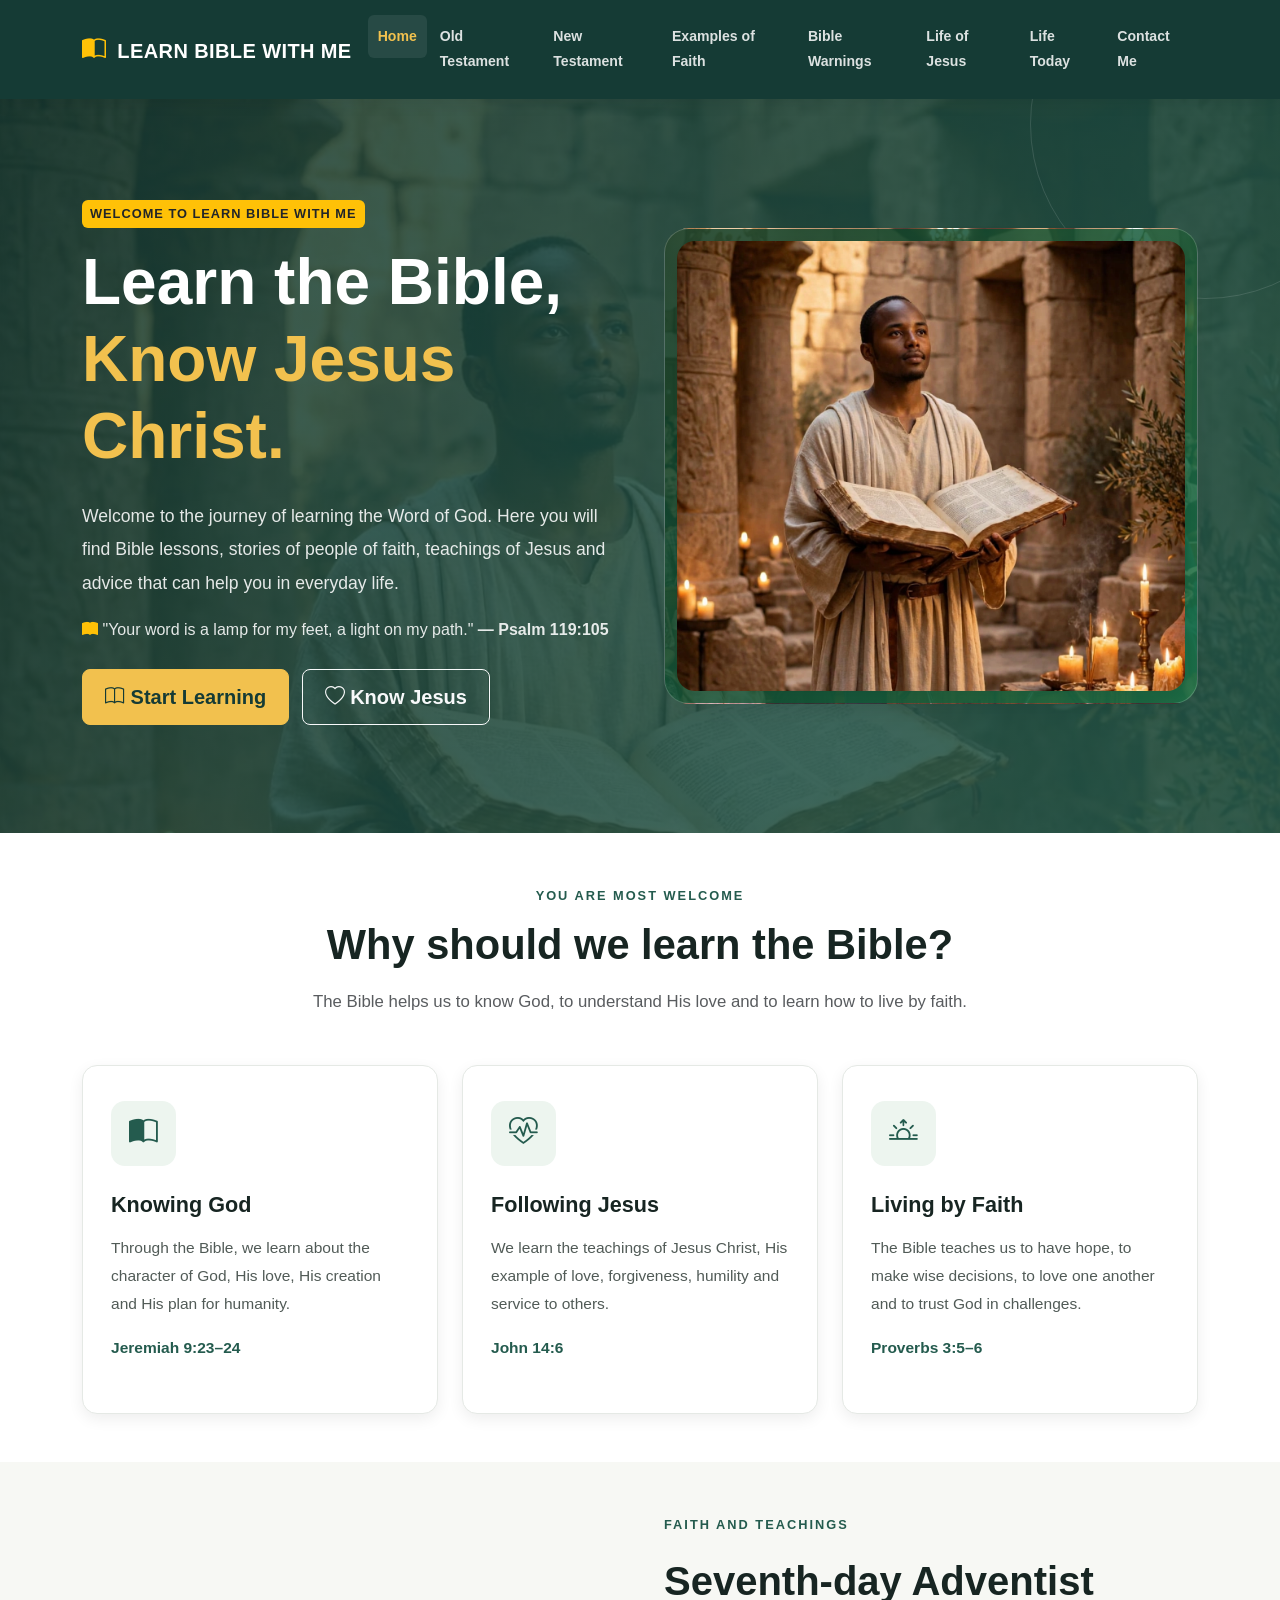
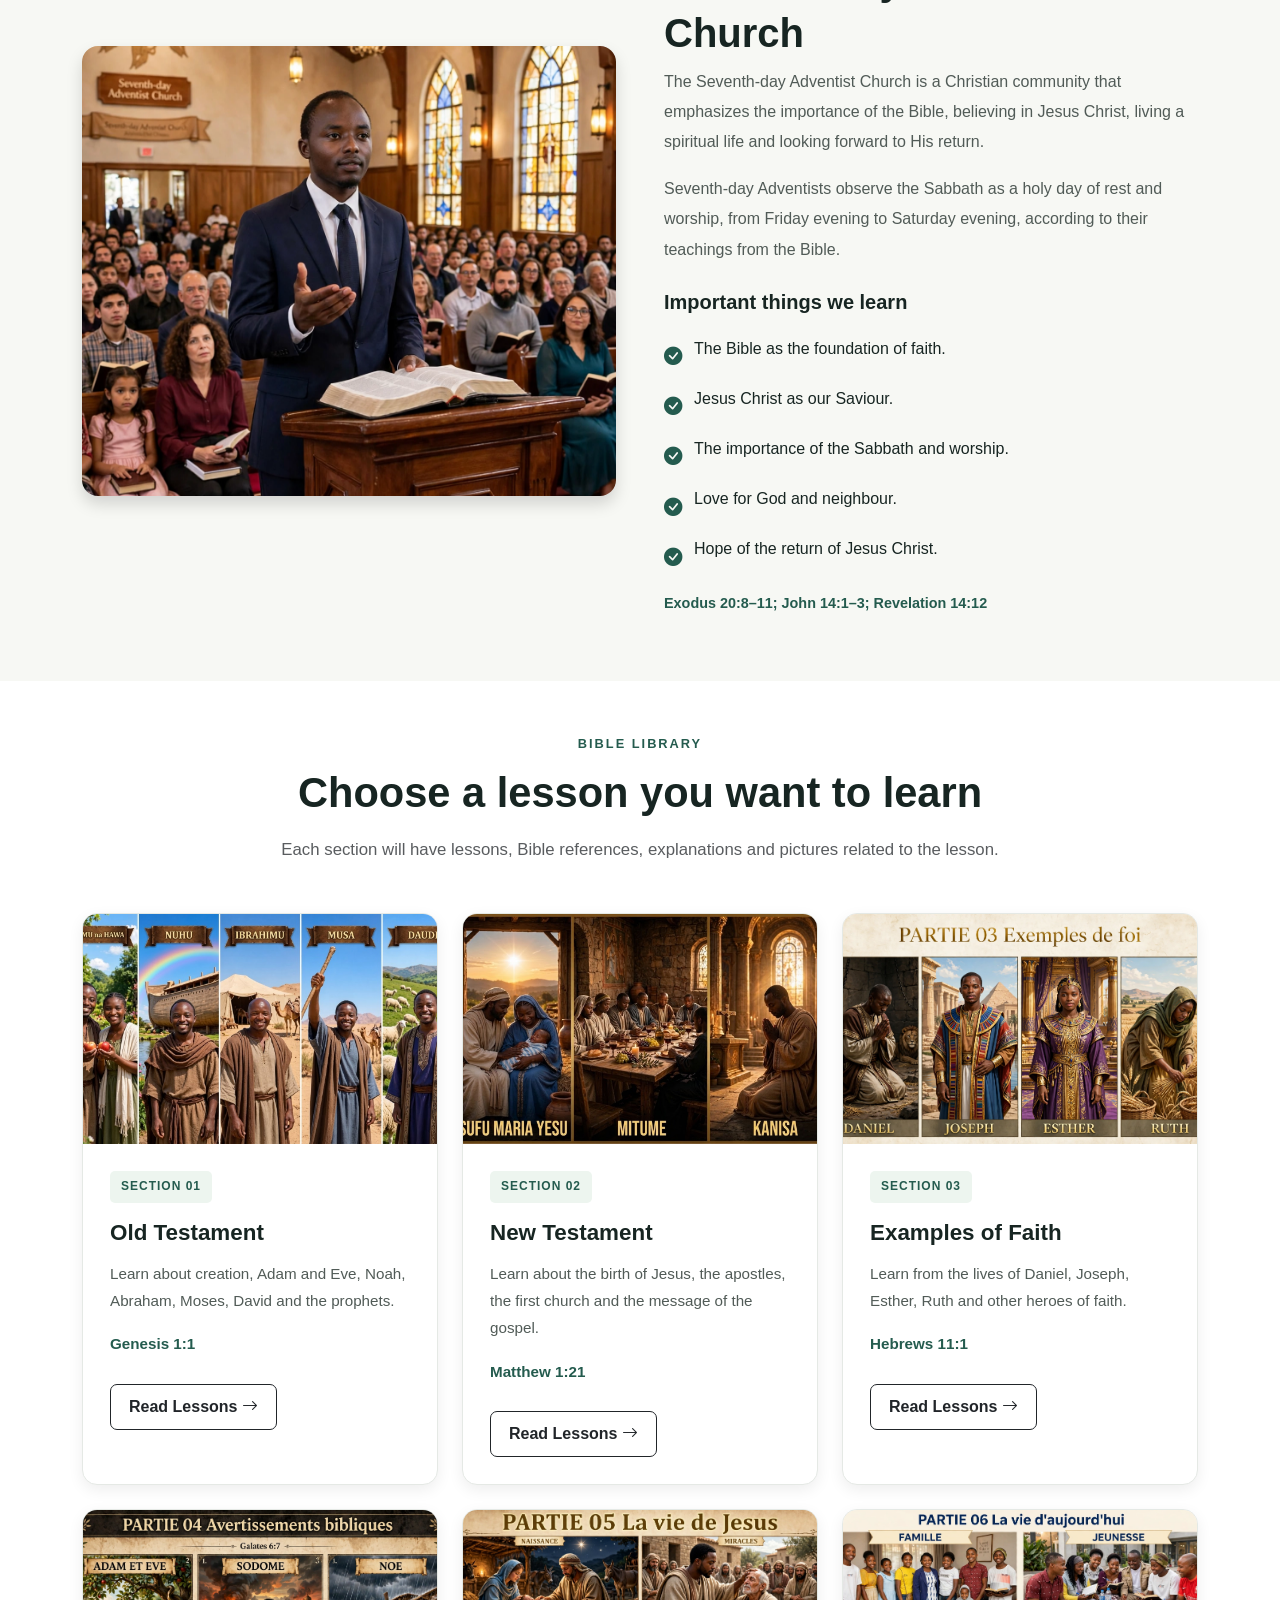
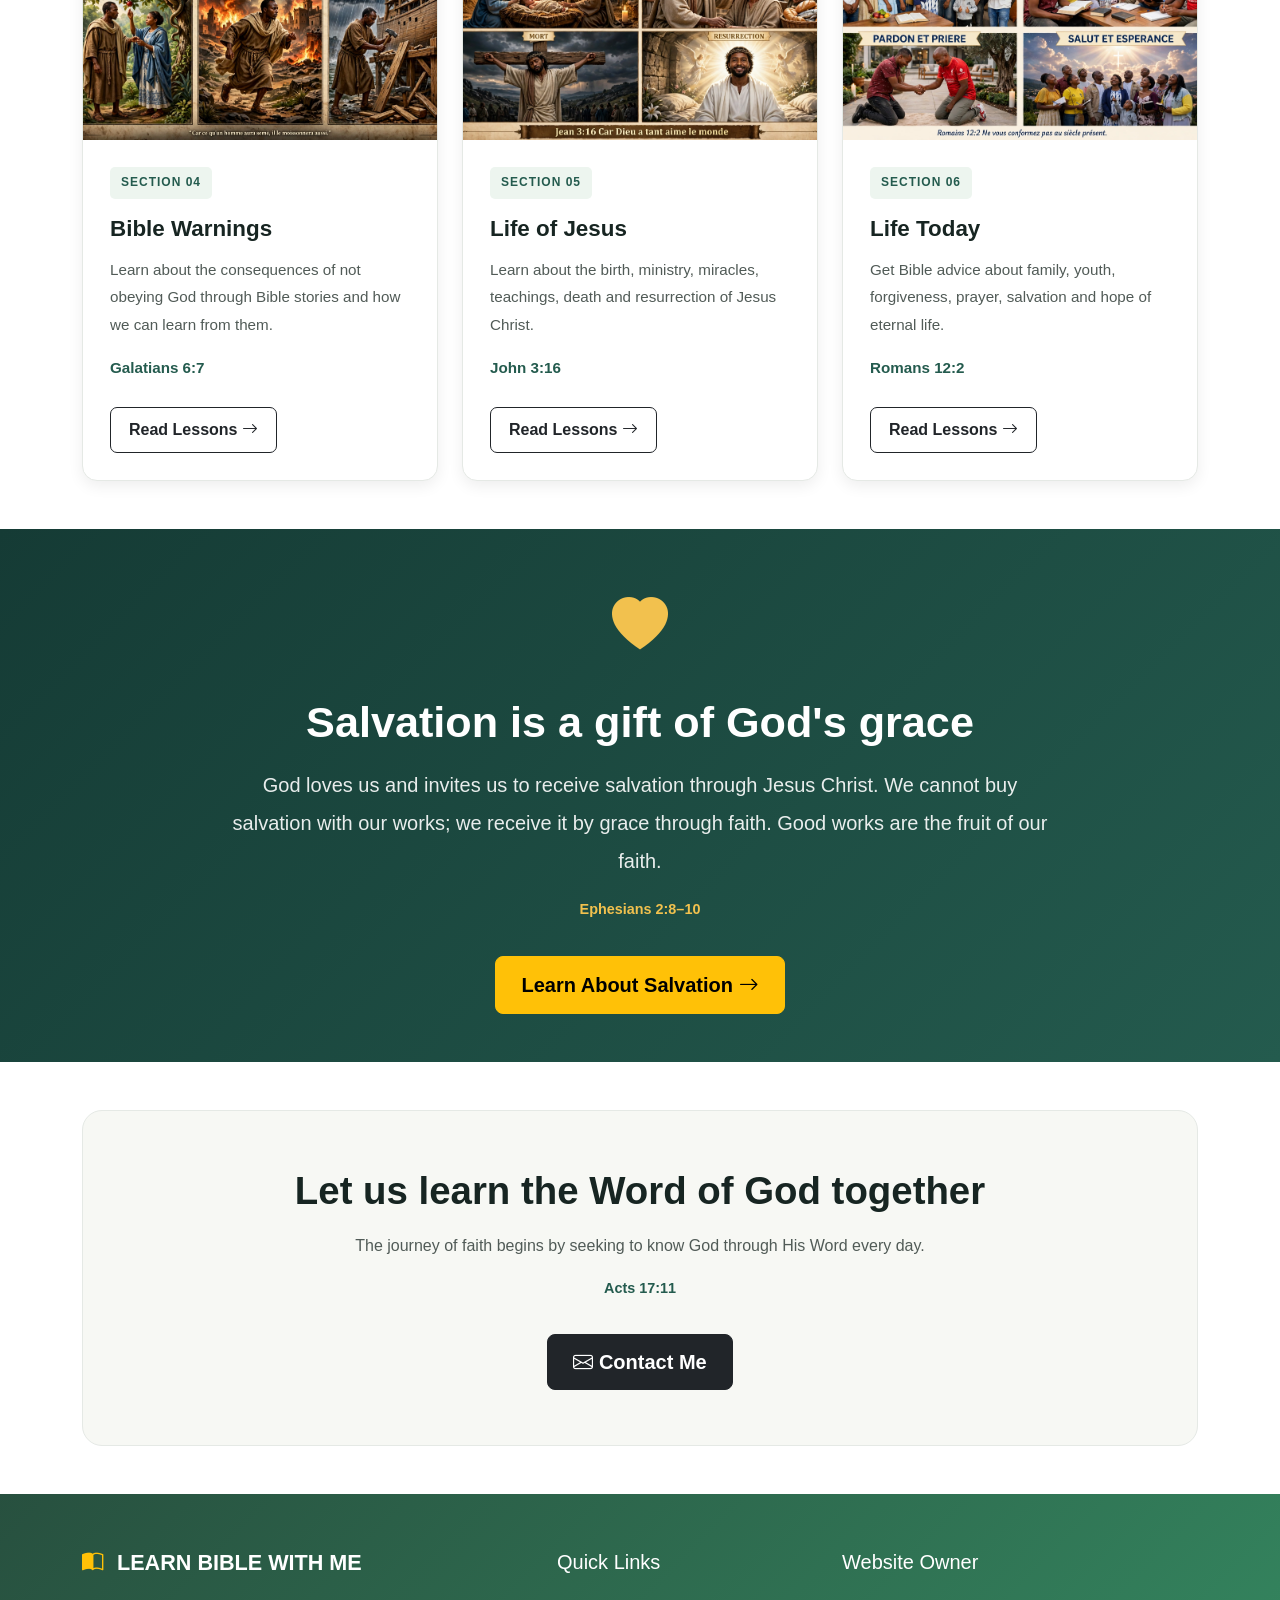
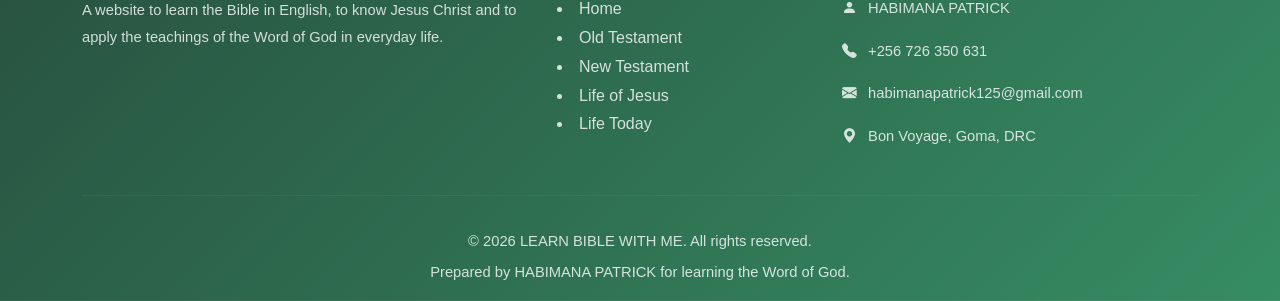
==== commit 9179186a: "Update index.html" ====
--- a/index.html
+++ b/index.html
@@ -741,8 +741,6 @@
 
                     <h5>Quick Links</h5>
 
-                    <ul class="footer-links">
-
                         <li>
                             <a href="index.html">Home</a>
                         </li>
--- a/Styles.css
+++ b/Styles.css
@@ -134,7 +134,7 @@
             rgba(21, 59, 53, 0.85),
             rgba(36, 91, 78, 0.85)
         ),
-        url('profile.webp');
+        url('profil.webp');
 
     /* Put the name or path of your image here (example: church.webp) */
     background-repeat: no-repeat;
